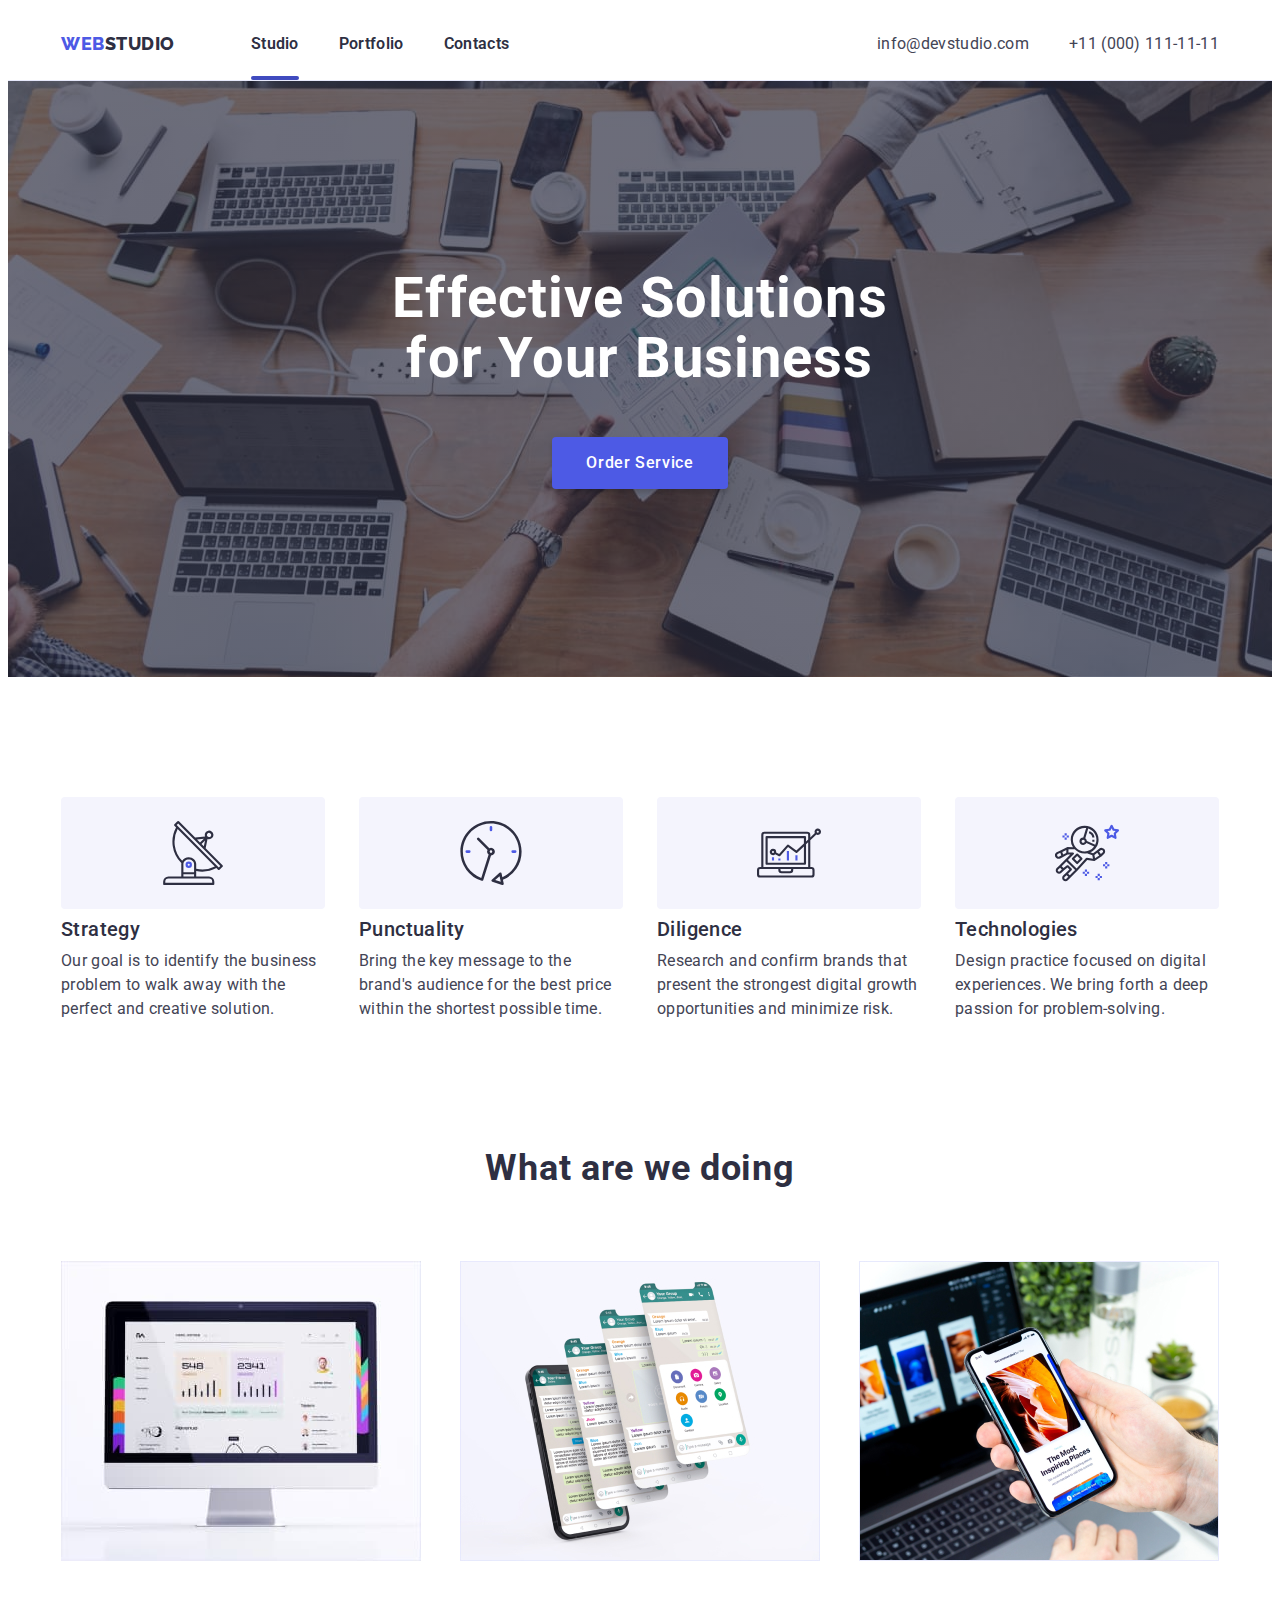
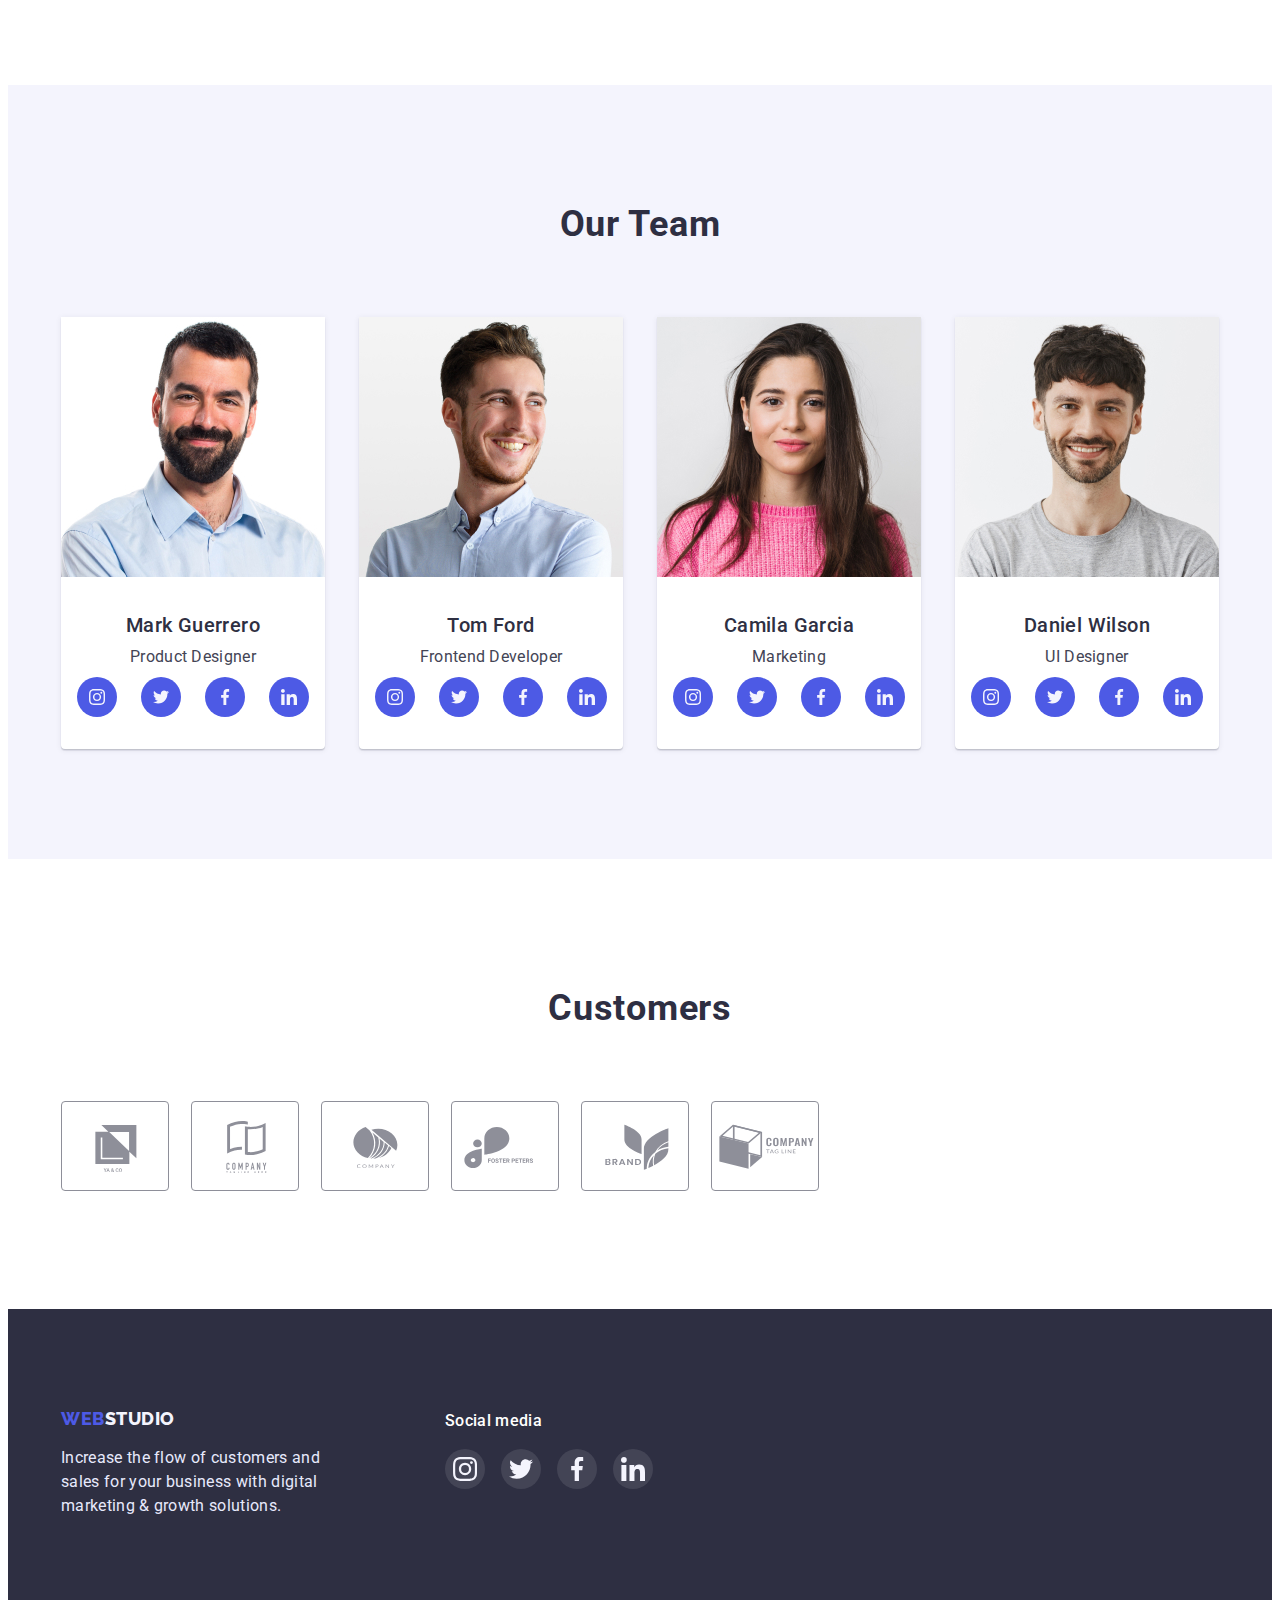
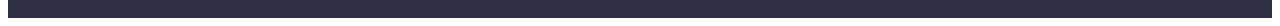
==== index.html @ 74146f87 "add file" ====
<!DOCTYPE html>
<html lang="en">

<head>
    <meta charset="UTF-8">
    <meta http-equiv="X-UA-Compatible" content="IE=edge">
    <meta name="viewport" content="width=device-width, initial-scale=1.0">
    <title>Document</title>
    <link rel="preconnect" href="https://fonts.googleapis.com">
    <link rel="preconnect" href="https://fonts.gstatic.com" crossorigin>
    <link href="https://fonts.googleapis.com/css2?family=Raleway:wght@800&family=Roboto:wght@400;500;700&display=swap"
        rel="stylesheet">
    <link rel="stylesheet" href="https://cdnjs.cloudflare.com/ajax/libs/modern-normalize/1.1.0/modern-normalize.min.css"
        integrity="sha512-wpPYUAdjBVSE4KJnH1VR1HeZfpl1ub8YT/NKx4PuQ5NmX2tKuGu6U/JRp5y+Y8XG2tV+wKQpNHVUX03MfMFn9Q=="
        crossorigin="anonymous" referrerpolicy="no-referrer" />
    <link rel="stylesheet" href="./css/styles.css">
</head>

<body>
    <!--header-->
    <header class="header">
        <div class="container">
            <nav class="header-navigation">
                <a class="logo link" href="./index.html"> <span class="web">WEB</span>STUDIO</a>
                <ul class="header-list list">
                    <li class="header-item text"><a class="header-link link current" href="./index.html">Studio</a></li>
                    <li class="header-item text"><a class="header-link link" href="./portfolio.html">Portfolio</a></li>
                    <li class="header-item text"><a class="header-link link" href="">Contacts</a></li>
                </ul>
            </nav>
            <ul class="header-list list">
                <li><a class="header-mail link text" href="">info@devstudio.com</a></li>
                <li><a class="header-tel link text" href="">+11 (000) 111-11-11</a></li>
            </ul>
        </div>
    </header>
    <main>
        <!--hero-->
        <section class="hero-index">
            <div class="container">
                <h1 class="hero-main">Effective Solutions for Your Business</h1>
                <button class="hero-index-btn" type="button" data-modal-open>Order Service</button>
            </div>
        </section>
        <!--Our goal-->
        <section class="our-goal">
            <div class="container">
                <h2 class="visually-hidden">Our goal</h2>
                <ul class="hero-list list">
                    <li class="hero-item-index">
                        <div class="our-icon">
                            <svg class="our-goal-icon" width="64" height="64">
                            <use xlink:href="./images/icons.svg#icon-antenna"></use>
                            </svg>
                        </div>
                        <h3 class="hero-headline-index">Strategy</h3>
                        <p class="hero-text-index">Our goal is to identify the business
                            problem to walk away with the perfect and creative solution.</p>
                    </li>
                    <li class="hero-item-index">
                        <div class="our-icon">
                            <svg class="our-goal-icon" width="64" height="64">
                            <use xlink:href="./images/icons.svg#icon-clock"></use>
                            </svg>
                        </div>
                        <h3 class="hero-headline-index">Punctuality</h3>
                        <p class="hero-text-index">Bring the key message to the brand's audience for the best
                            price within the shortest possible time.</p>
                    </li>
                    <li class="hero-item-index">
                        <div class="our-icon">
                            <svg class="our-goal-icon" width="64" height="64">
                            <use xlink:href="./images/icons.svg#icon-diagram"></use>
                            </svg>
                        </div>
                        <h3 class="hero-headline-index">Diligence</h3>
                        <p class="hero-text-index">Research and confirm brands that present the strongest
                            digital growth opportunities and minimize risk.</p>
                    </li>
                    <li class="hero-item-index">
                        <div class="our-icon">
                            <svg class="our-goal-icon" width="64" height="64">
                            <use xlink:href="./images/icons.svg#icon-astronaut"></use>
                            </svg>
                        </div>
                        <h3 class="hero-headline-index">Technologies</h3>
                        <p class="hero-text-index">Design practice focused on digital experiences.
                            We bring forth a deep passion for problem-solving.</p>
                    </li>
                </ul>
            </div>
        </section>
        <!--What are we doing-->
        <section class="what-index">
            <div class="container">
                <h2 class="what-title-index">What are we doing</h2>
                <ul class="hero-list list">
                    <li>
                        <img src="./images/Rectangle71.jpg" alt="monitor" width="360">
                    </li>
                    <li>
                        <img src="./images/Rectangle72.jpg" alt="phone" width="360">
                    </li>
                    <li>
                        <img src="./images/Rectangle73.jpg" alt="notebook" width="360">
                    </li>
                </ul>
            </div>
        </section>
        <!--Our Team-->
        <section class="our-team">
            <div class="container">
                <h2 class="our-team-title">Our Team</h2>
                <ul class="hero-list list">
                    <li class="out-team-item">
                        <img src="./images/img.jpg" alt="mark" width="264">
                        <div class="our-team-name">
                            <h3 class="hero-headline-index">Mark Guerrero</h3>
                            <p class="hero-text-index">Product Designer</p>
                            <ul class="our-soc-list list">
                                <li class="our-soc-item"><a href="" class="our-soc-link link">
                                        <svg class="our-soc-icon" width="16" height="16">
                                        <use xlink:href="./images/icons.svg#icon-instagram"></use>
                                        </svg>
                                    </a></li>
                                <li class="our-soc-item"><a href="" class="our-soc-link link">
                                    <svg class="our-soc-icon" width="16" height="16">
                                    <use xlink:href="./images/icons.svg#icon-twitter"></use>
                                    </svg>
                                </a></li>
                                <li class="our-soc-item"><a href="" class="our-soc-link link">
                                    <svg class="our-soc-icon" width="16" height="16">
                                    <use xlink:href="./images/icons.svg#icon-facebook"></use>
                                    </svg>
                                </a></li>
                                <li class="our-soc-item"><a href="" class="our-soc-link link">
                                    <svg class="our-soc-icon" width="16" height="16">
                                    <use xlink:href="./images/icons.svg#icon-linkedin"></use>
                                    </svg>
                                </a></li>
                            </ul>
                        </div>
                    </li>
                    <li class="out-team-item">
                        <img src="./images/img(1).jpg" alt="tom" width="264">
                        <div class="our-team-name">
                            <h3 class="hero-headline-index">Tom Ford</h3>
                            <p class="hero-text-index">Frontend Developer</p>
                            <ul class="our-soc-list list">
                                <li class="our-soc-item"><a href="" class="our-soc-link link">
                                        <svg class="our-soc-icon" width="16" height="16">
                                            <use xlink:href="./images/icons.svg#icon-instagram"></use>
                                        </svg>
                                    </a></li>
                                <li class="our-soc-item"><a href="" class="our-soc-link link">
                                        <svg class="our-soc-icon" width="16" height="16">
                                            <use xlink:href="./images/icons.svg#icon-twitter"></use>
                                        </svg>
                                    </a></li>
                                <li class="our-soc-item"><a href="" class="our-soc-link link">
                                        <svg class="our-soc-icon" width="16" height="16">
                                            <use xlink:href="./images/icons.svg#icon-facebook"></use>
                                        </svg>
                                    </a></li>
                                <li class="our-soc-item"><a href="" class="our-soc-link link">
                                        <svg class="our-soc-icon" width="16" height="16">
                                            <use xlink:href="./images/icons.svg#icon-linkedin"></use>
                                        </svg>
                                    </a></li>
                            </ul>
                        </div>
                    </li>
                    <li class="out-team-item">
                        <img src="./images/img(2).jpg" alt="camila" width="264">
                        <div class="our-team-name">
                            <h3 class="hero-headline-index">Camila Garcia</h3>
                            <p class="hero-text-index">Marketing</p>
                            <ul class="our-soc-list list">
                                <li class="our-soc-item"><a href="" class="our-soc-link link">
                                        <svg class="our-soc-icon" width="16" height="16">
                                            <use xlink:href="./images/icons.svg#icon-instagram"></use>
                                        </svg>
                                    </a></li>
                                <li class="our-soc-item"><a href="" class="our-soc-link link">
                                        <svg class="our-soc-icon" width="16" height="16">
                                            <use xlink:href="./images/icons.svg#icon-twitter"></use>
                                        </svg>
                                    </a></li>
                                <li class="our-soc-item"><a href="" class="our-soc-link link">
                                        <svg class="our-soc-icon" width="16" height="16">
                                            <use xlink:href="./images/icons.svg#icon-facebook"></use>
                                        </svg>
                                    </a></li>
                                <li class="our-soc-item"><a href="" class="our-soc-link link">
                                        <svg class="our-soc-icon" width="16" height="16">
                                            <use xlink:href="./images/icons.svg#icon-linkedin"></use>
                                        </svg>
                                    </a></li>
                            </ul>
                        </div>
                    </li>
                    <li class="out-team-item">
                        <img src="./images/img(3).jpg" alt="daniel" width="264">
                        <div class="our-team-name">
                            <h3 class="hero-headline-index">Daniel Wilson</h3>
                            <p class="hero-text-index">UI Designer</p>
                            <ul class="our-soc-list list">
                                <li class="our-soc-item"><a href="" class="our-soc-link link">
                                        <svg class="our-soc-icon" width="16" height="16">
                                            <use xlink:href="./images/icons.svg#icon-instagram"></use>
                                        </svg>
                                    </a></li>
                                <li class="our-soc-item"><a href="" class="our-soc-link link">
                                        <svg class="our-soc-icon" width="16" height="16">
                                            <use xlink:href="./images/icons.svg#icon-twitter"></use>
                                        </svg>
                                    </a></li>
                                <li class="our-soc-item"><a href="" class="our-soc-link link">
                                        <svg class="our-soc-icon" width="16" height="16">
                                            <use xlink:href="./images/icons.svg#icon-facebook"></use>
                                        </svg>
                                    </a></li>
                                <li class="our-soc-item"><a href="" class="our-soc-link link">
                                        <svg class="our-soc-icon" width="16" height="16">
                                            <use xlink:href="./images/icons.svg#icon-linkedin"></use>
                                        </svg>
                                    </a></li>
                            </ul>
                        </div>
                    </li>
                </ul>

            </div>
        </section>
        <!--Customers-->
        <section class="customers">
            <div class="container">
                <h2 class="customers-title">Customers</h2>
            <ul class="customers-list list">
                <li class="customers-item">
                    <a href="" class="customers-link link">
                        <svg class="customers-icon" width="104" height="56">
                        <use xlink:href="./images/icons.svg#icon-ya"></use>
                        </svg>
                    </a>
                </li>
                <li class="customers-item">
                    <a href="" class="customers-link link">
                        <svg class="customers-icon" width="104" height="56">
                        <use xlink:href="./images/icons.svg#icon-tagline"></use>
                        </svg>
                    </a>
                </li>
                <li class="customers-item">
                    <a href="" class="customers-link link">
                        <svg class="customers-icon" width="104" height="56">
                        <use xlink:href="./images/icons.svg#icon-company"></use>
                        </svg>
                    </a>
                </li>
                <li class="customers-item">
                    <a href="" class="customers-link link">
                        <svg class="customers-icon" width="104" height="56">
                        <use xlink:href="./images/icons.svg#icon-foster"></use>
                        </svg>
                    </a>
                </li>
                <li class="customers-item">
                    <a href="" class="customers-link link">
                        <svg class="customers-icon" width="104" height="56">
                        <use xlink:href="./images/icons.svg#icon-brand"></use>
                        </svg>
                    </a>
                </li>
                <li class="customers-item">
                    <a href="" class="customers-link link">
                        <svg class="customers-icon" width="104" height="56">
                        <use xlink:href="./images/icons.svg#icon-tag-line"></use>
                        </svg>
                    </a>
                </li>
            </ul>
            </div >
        </section>
    </main>
    <!--footer-->
    <footer class="footer">
        <div class="container flex">
            <div class="footer-left">
                <a class="footer-logo link" href="./index.html"> <span class="web">WEB</span>STUDIO</a>
                <p class="footer-text">Increase the flow of customers and sales for your
                    business with digital marketing &#38; growth solutions.</p>
            </div>
            <div class="social">
                <p class="social-text">Social media</p>
                <ul class="social-list list">
                <li class="social-item"><a class="social-link link" href="">
                        <svg class="social-icon" width="24" height="24">
                            <use xlink:href="./images/icons.svg#icon-instagram"></use>
                        </svg>
                    </a></li>
                <li class="social-item"><a class="social-link link" href="">
                        <svg class="social-icon" width="24" height="24">
                            <use xlink:href="./images/icons.svg#icon-twitter"></use>
                        </svg>
                    </a></li>
                <li class="social-item"><a class="social-link link" href="">
                        <svg class="social-icon" width="24" height="24">
                            <use xlink:href="./images/icons.svg#icon-facebook"></use>
                        </svg>
                    </a></li>
                <li class="social-item"><a class="social-link link" href="">
                        <svg class="social-icon" width="24" height="24">
                            <use xlink:href="./images/icons.svg#icon-linkedin"></use>
                        </svg>
                    </a></li>
                </ul>
            </div>
        </div>
    </footer>
    <div class="backdrop is-hidden" data-modal>
        <div class="modal">
            <button type="button" class="modal-close" data-modal-close>
                <svg class="close" width="8" height="8">
                <use xlink:href="./images/icons.svg#icon-close"></use>
                </svg>
            </button>
        </div>
    </div>
<script src="./js/modal.js"></script>
</body>

</html>
---- css/styles.css ----
:root {
--primary-color: #2E2F42;
--secondary-color: #434455;
--primary-btn: #4D5AE5;
--secondary-btn: #FFFFFF;
--cub: cubic-bezier(0.4, 0, 0.2, 1);
}

.list{list-style: none;}
.link{text-decoration: none;}

.container {
width: 1158px;
padding-left: 15px;
padding-right: 15px;
margin: 0 auto;
}

p,
h1,
h2,
h3,
h4,
h5,
h6 {
margin: 0;
}

ul {
margin: 0;
padding-left: 0;
}

.visually-hidden {
position: absolute;
width: 1px;
height: 1px;
margin: -1px;
border: 0;
padding: 0;

white-space: nowrap;
clip-path: inset(100%);
clip: rect(0 0 0 0);
overflow: hidden;
}

body {
font-family: "roboto", sans-serif;
color: var(--primary-color);
}

/* -----header----- */
.text{
font-size: 16px;
line-height: 1.5;
letter-spacing: 0.02em;
}
.header-list{
display: flex;
margin-left: auto;
gap: 40px;
}

.header {
background-color: #FFFFFF;
padding-top: 24px;
padding-bottom: 24px;
border-bottom: 1px solid #E7E9FC;
}

.header>.container{display: flex;}

.logo{
font-family: 'Raleway', sans-serif;
font-weight: 800;
font-size: 18px;
line-height: 1.33;
letter-spacing: 0.03em;
color: #2E2F42;
margin-right: 76px;
}

.web{color: var(--primary-btn);}

.header-link {
font-weight: 600;
color: var(--primary-color);
transition: color 250ms var(--cub);
}

.header-link:hover,
.header-link:focus{
color: var(--primary-btn);
}

.header-mail {
color: var(--secondary-color);
transition: color 250ms var(--cub);
}
.header-tel {
color: var(--secondary-color);
transition: color 250ms var(--cub);
}

.header-mail:hover,
.header-mail:focus {
color: var(--primary-btn);
}
.header-tel:hover,
.header-tel:focus {
color: var(--primary-btn);
}

.header-navigation
{display: flex;}


.header-item{
    position: relative;
}


.header-list .header-link.current::after{
    position: absolute;
    left: 0;
    bottom: -24px;
    content: "";    
    display: block;
    width: 100%;
    height: 4px;
    background-color: #404BBF;
    border-radius: 2px;

}

/* ------hero----- */ 
.hero{
padding-top: 96px;
padding-bottom: 120px;
}

.port{
    position: relative;
    overflow: hidden;
}

.overlay {
    position: absolute;
    left: 0;
    top:100%;
    width: 100%;
    height: 100%;
    background-color: var(--primary-btn);
    transition-duration: 250ms;

}

.overlay-text{
    padding: 40px 32px;
    font-weight: 400;
font-size: 16px;
line-height: 1.5;
letter-spacing: 0.02em;
color: #F4F4FD;
}

.hero-item:hover .overlay{
    transform: translateY(-100%);
}


.hero-index{
max-width: 1440px;
margin: auto;
padding-top: 188px;
padding-bottom: 188px;
background-image: linear-gradient(
    rgba(46, 47, 66, 0.7),
    rgba(46, 47, 66, 0.7)),
url(../images/hero-bg-index.jpg);
background-repeat: no-repeat;
background-position: center;

}


.hero-title {
font-size: 36px;
line-height: 1.11;
letter-spacing: 0.02em;
color: var(--primary-color);
}

.hero-list{
display: flex;
justify-content: space-between;
gap: 24px;
}

.hero-icon{
display: flex;
justify-content: space-between;
gap: 24px;
}


.hero-item-index{
width: 264px;
}

.hero-item {
transition: box-shadow 250ms var(--cub);
}

.hero-item:hover,
.hero-item:focus{
box-shadow: 
0px 1px 6px rgba(46, 47, 66, 0.08),
0px 1px 1px rgba(46, 47, 66, 0.16), 
0px 2px 1px rgba(46, 47, 66, 0.08);
}

.hero-list-port
{display: flex;
gap: 24px;
flex-wrap: wrap;
justify-content: center;
row-gap: 48px;
margin-bottom: 72px;
}

.card{
padding: 32px 16px;
border: 1px solid #E7E9FC;
border-top: none;
}

.hero-text {
margin-top: 8px;
}

.hero-main {
font-weight: 700;
font-size: 56px;
line-height: 1.07;
letter-spacing: 0.02em;
color: #FFFFFF;
text-align: center;
width: 496px;
margin: auto;
}

.hero-btn {
font-family: inherit;
font-weight: 500;
font-size: 16px;
line-height: 1.5;
letter-spacing: 0.04em;
color: var(--primary-btn);
cursor: pointer;
background-color: #F4F4FD;
border-radius: 4px;
border: 1px solid #E7E9FC;
padding: 12px 24px;
transition: 
background-color 250ms var(--cub),
box-shadow 250ms var(--cub),
color 250ms var(--cub);
}

.hero-index-btn{
font-family: inherit;
font-weight: 500;
font-size: 16px;
line-height: 1.5;
letter-spacing: 0.04em;
color:var(--secondary-btn);
cursor: pointer;
background-color:var(--primary-btn);
box-shadow: 0px 4px 4px rgba(0, 0, 0, 0.15);
border-radius: 4px;
padding: 12px 32px;
margin: auto;
display: block;
margin-top: 48px;
border-color: transparent;
transition: 
background-color 250ms var(--cub),
box-shadow 250ms var(--cub);
}

.hero-index-btn:hover,
.hero-index-btn:focus {
box-shadow: 
0px 1px 6px rgba(46, 47, 66, 0.08), 
0px 1px 1px rgba(46, 47, 66, 0.16), 
0px 2px 1px rgba(46, 47, 66, 0.08); 
background-color: #404BBF;
}

.hero-btn:hover,
.hero-btn:focus {
color: #FFFFFF;
background-color: var(--primary-btn);
box-shadow: 
0px 3px 1px rgba(0, 0, 0, 0.1),
0px 2px 1px rgba(0, 0, 0, 0.08),
0px 2px 2px rgba(0, 0, 0, 0.12);
}

.hero-headline {
font-size: 20px;
line-height: 1.2;
letter-spacing: 0.02em;
color: var(--primary-color);
}

.hero-headline-index{
font-weight: 500;
font-size: 20px;
line-height: 1.2;
letter-spacing: 0.02em;
margin-bottom: 8px;

}
.hero-text {
font-size: 16px;
line-height: 1.5;
letter-spacing: 0.02em;
color: var(--secondary-color);
}

.hero-text-index{
font-size: 16px;
line-height: 1.5;
letter-spacing: 0.02em;
color: var(--secondary-color);
margin-bottom: 8px;
}

/* -----Our goal------ */

.our-goal{
display: flex;
justify-content: space-between;
padding-top: 120px;
padding-bottom: 120px;
margin: 0 auto;
}

.our-goal-icon{}

.our-icon {
width: 264px;
height: 112px;
display: flex;
align-items: center;
justify-content: center;
background-color: #F4F4FD;
border-radius: 4px;
margin-bottom: 8px;
}

/* -----What-index----- */

.what-title-index{
margin-bottom: 72px;
text-align: center;
font-size: 36px;
line-height: 1.11;
letter-spacing: 0.02em;
}

.what-index {
padding-bottom: 120px;
}

/* -----our-team----- */
.our-team {
padding-top: 120px;
padding-bottom: 110px;
background-color:  #F4F4FD;
}
.our-team-title{
text-align: center;
margin-bottom: 72px;
font-size: 36px;
line-height: 1.11;
letter-spacing: 0.02em;
}

.our-team-name{
text-align: center;
padding: 32px 16px;
}

.out-team-item{
background: #FFFFFF;
box-shadow: 
0px 1px 6px rgba(46, 47, 66, 0.08), 
0px 1px 1px rgba(46, 47, 66, 0.16), 
0px 2px 1px rgba(46, 47, 66, 0.08);
border-radius: 0px 0px 4px 4px;
}

.our-soc-list{
display: flex;
justify-content: center;
gap: 24px;
}
.our-soc-item {
width: 40px;
height: 40px;
}
.our-soc-link {
width: 100%;
height: 100%;
background-color: var(--primary-btn);
border-radius: 50%;
display: flex;
align-items: center;
justify-content: center;
transition: 
background-color 250ms var(--cub);
}

.our-soc-link:hover,
.our-soc-link:focus {
background-color: #404BBF;
}

/* -----customers----- */

.customers {
padding-top: 130px;
padding-bottom: 120px;
}

.customers-title {
text-align: center;
margin-bottom: 72px;
font-size: 36px;
line-height: 1.11;
letter-spacing: 0.02em;
}

.customers-list{
display: flex;
gap: 24px;
}

.customers-item{
width: calc((100%-120px)/6);
height: 88px;
}

.customers-link{
width: 100%;
height: 100%;
border: 1px solid #8E8F99;
border-radius: 4px;
display: flex;
align-items: center;
justify-content: center;
transition: 
border-color 250ms var(--cub),
}

.customers-icon{
fill: #8e8f99;
transition: fill 250ms var(--cub);
}

.customers-link:hover,
.customers-link:focus {
border-color:var(--primary-btn);
}

.customers-link:hover .customers-icon{
fill:var(--primary-btn);
}
.customers-link:focus .customers-icon{
fill:var(--primary-btn);
}

/* -----footer----- */

.footer {
padding-top: 100px;
padding-bottom: 100px;
background-color:#2E2F42;
}

.flex {
    display: flex;
}

.footer-logo {
font-family: 'Raleway';
font-weight: 800;
font-size: 18px;
line-height: 1.16;
letter-spacing: 0.03em;
text-transform: uppercase;
color: #F4F4FD;
display: block;
margin-bottom: 16px;
}


.footer-text {
font-size: 16px;
line-height: 1.5;
letter-spacing: 0.02em;
color: #E7E9FC;
width: 264px;
}

.social {
margin-left: 120px;
}
.social-text {
font-weight: 500;
font-size: 16px;
line-height: 1.5;
letter-spacing: 0.02em;
color: #FFFFFF;
margin-bottom: 16px;
}
.social-list {
display: flex;
gap: 16px;
}

.social-item {
width: 40px;
height: 40px;

}
.social-link {
width: 100%;
height: 100%;
background-color: rgba(255, 255, 255, 0.1);
border-radius: 50%;
display: flex;
align-items: center;
justify-content: center;
transition: 
background-color 250ms var(--cub);
}

.social-link:hover,
.social-link:focus {
background-color: #31D0AA;
}

/* -----modal----- */

.backdrop{
    position: fixed;
    top: 0;
    width: 100%;
    height: 100%;
    background-color:rgba(46, 47, 66, 0.4);
    transition: 
    opacity 250ms var(--cub), visibility 250ms var(--cub);
}

.modal {
    position: absolute;
    top: 50%;
    left: 50%;
    width: 408px;
    min-height: 576px;
    background-color: #FCFCFC;
    box-shadow: 
    0px 1px 1px rgba(0, 0, 0, 0.14),
    0px 1px 3px rgba(0, 0, 0, 0.12),
    0px 2px 1px rgba(0, 0, 0, 0.2);
    border-radius: 4px;
    transform: translate(-50%,-50%) scaleX(1);
    transition: transform 550ms var(--cub);
    }

.backdrop.is-hidden .modal{
    transform: translate(-50%,-50%) scaleX(0);
}

.modal-close {
    position: absolute;
    top: 24px;
    right: 24px;
    width: 24px;
    height: 24px;
    border-radius: 50%;
    background: #E7E9FC;
    border: 1px solid rgba(0, 0, 0, 0.1);
    padding: 0;
    margin: 0;
    display: flex;
    justify-content: center;
    align-items: center;
}

.is-hidden{
    opacity: 0;
    visibility: hidden;
    pointer-events: none;
}
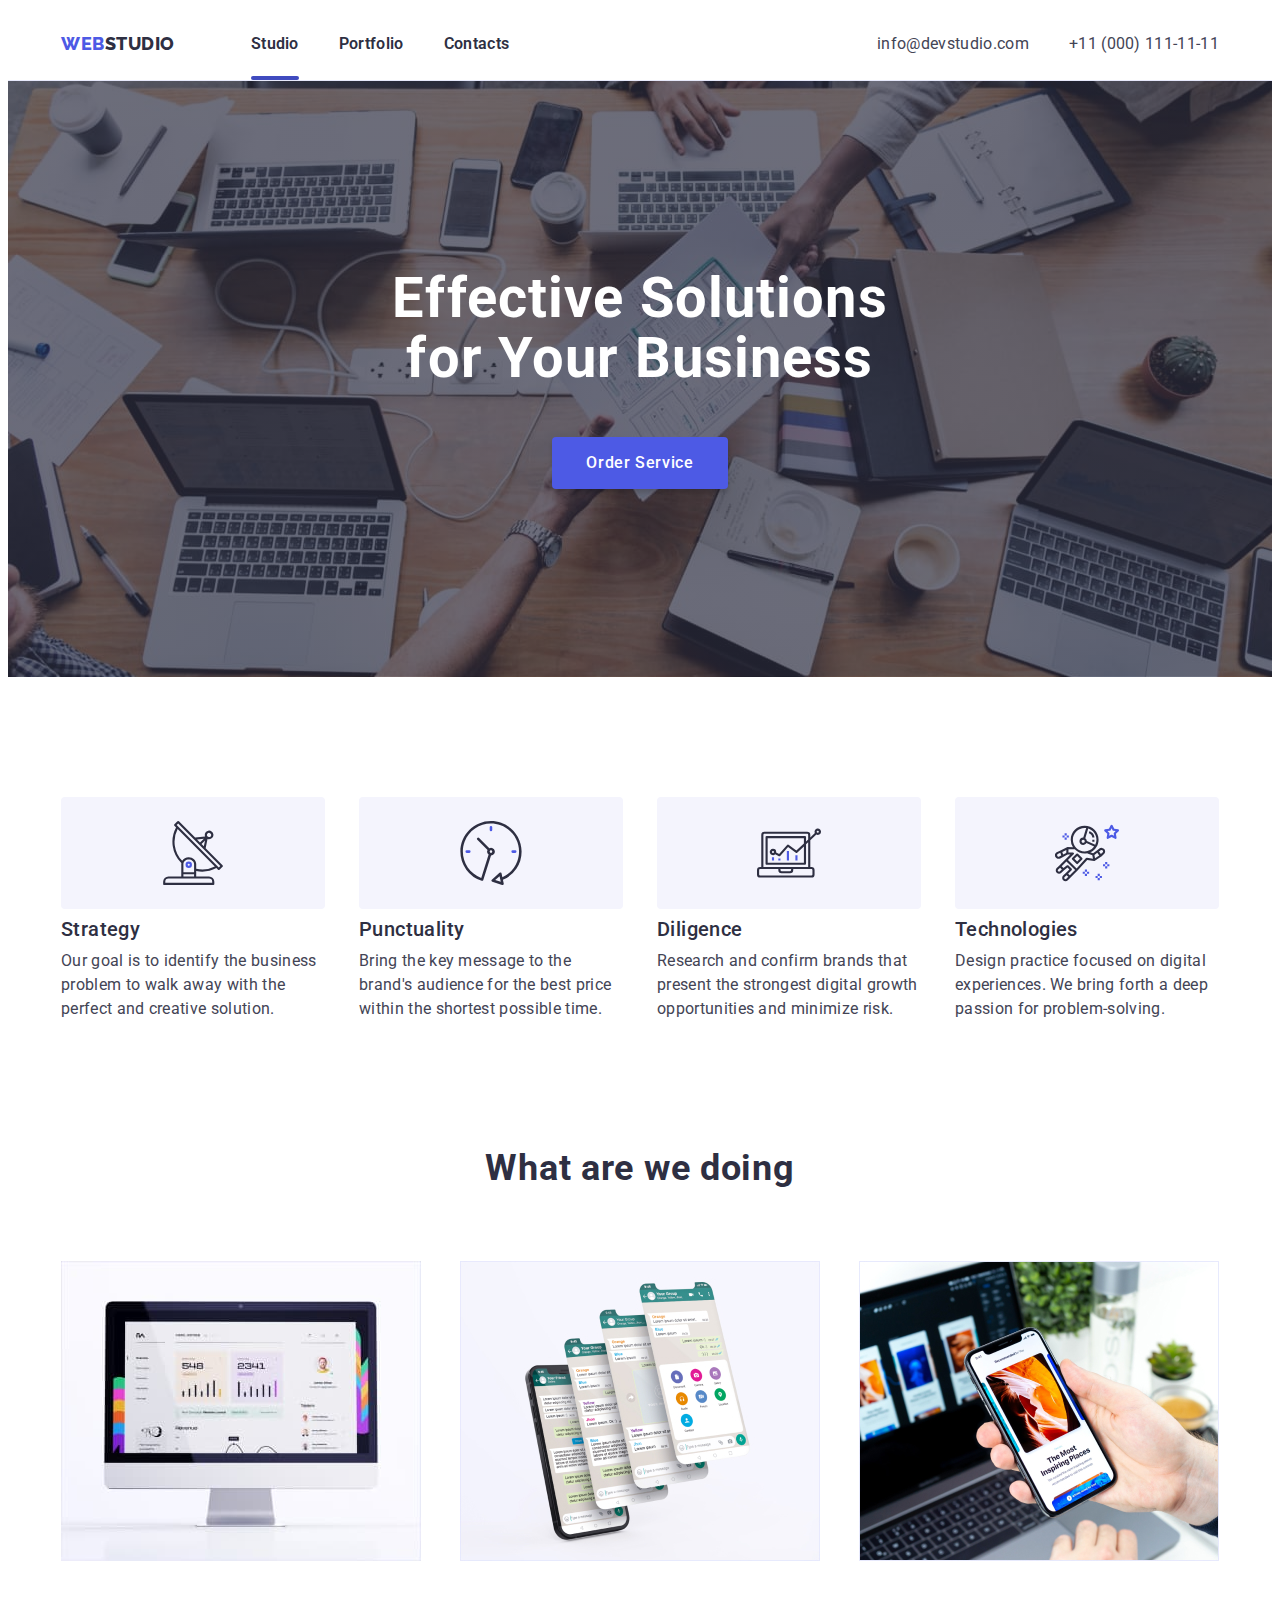
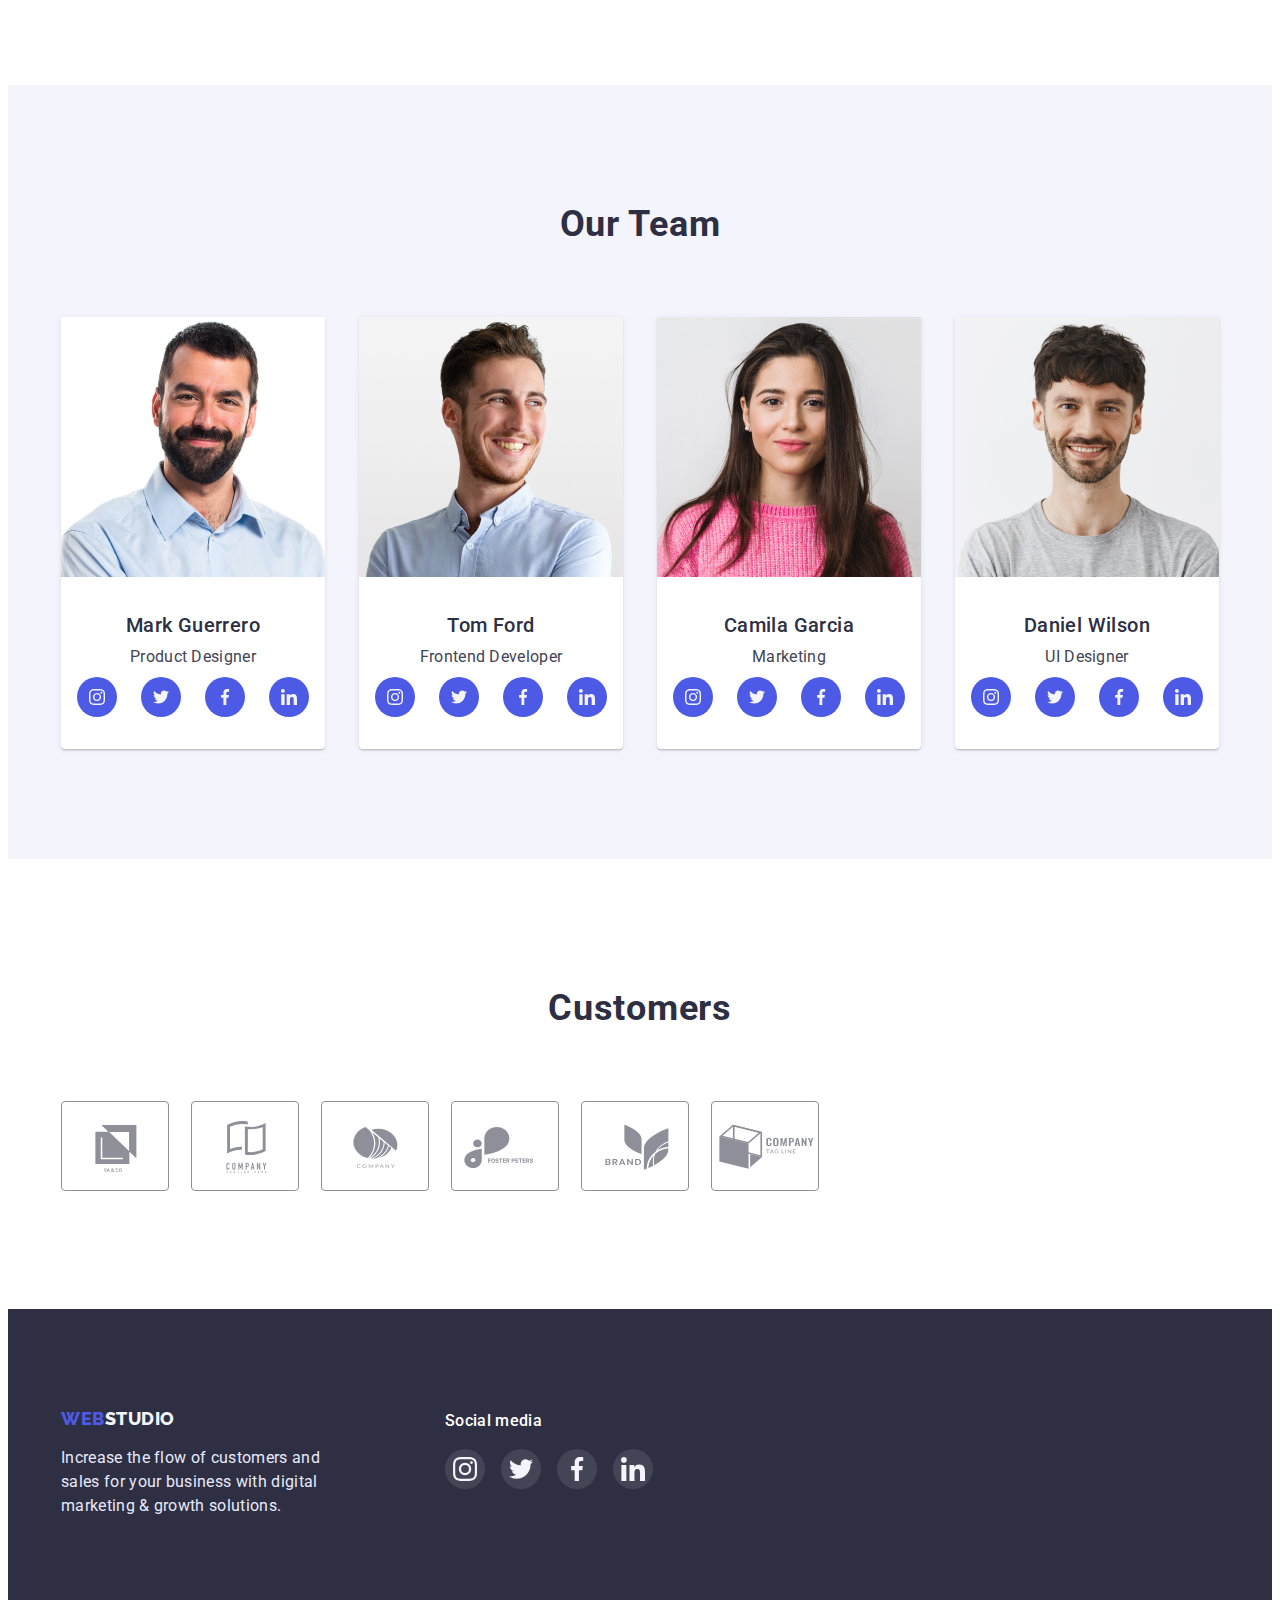
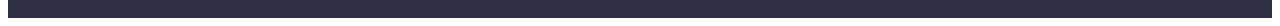
==== commit b43b4099: "абв" ====
--- a/index.html
+++ b/index.html
@@ -325,6 +325,45 @@
                 <use xlink:href="./images/icons.svg#icon-close"></use>
                 </svg>
             </button>
+            <p class="modal-title">Leave your contacts and we will call you back</p>
+            <form class="modal-form">
+            <div class="form-name">
+                <label for="name" class="modal-label">Name</label>
+                <div class="form-field">
+                    <input type="text" class="modal-input" name="name" required id="name">
+                    <svg class="form-icon" width="18" height="18">
+                    <use xlink:href="./images/icons.svg#person"></use>
+                    </svg>
+                </div>
+            </div>
+            <div class="form-tel">
+                <label for="tel" class="modal-label">Phone</label>
+                <div class="form-field">
+                    <input type="tel" class="modal-input" name="tel" required id="tel">
+                    <svg class="form-icon" width="18" height="24">
+                    <use xlink:href="./images/icons.svg#phone"></use>
+                    </svg>
+                </div>
+            </div>
+            <div class="form-email">
+                <label for="email" class="modal-label">Email</label>
+                <div class="form-field">
+                    <input type="email" class="modal-input" name="email" id="email">
+                    <svg class="form-icon" width="18" height="24">
+                    <use xlink:href="./images/icons.svg#email"></use>
+                    </svg>
+                </div>
+            </div>
+            <div class="form-field">
+                <label for="user-text" class="modal-label">Comment</label>
+                    <textarea name="user-text" id="user-text" class="modal-comment" placeholder="Text input"></textarea>
+            </div>
+            <div class="form-field">
+                <label for="privasy" class="modal-label">Comment</label>
+                <input type="checkbox" name="privasy" id="privasy" value="thrye">
+            </div>
+                <button type="submit" class="btn-submit">Send</button>
+            </form>
         </div>
     </div>
 <script src="./js/modal.js"></script>
--- a/css/styles.css
+++ b/css/styles.css
@@ -573,6 +573,7 @@
     left: 50%;
     width: 408px;
     min-height: 576px;
+    padding: 24px;
     background-color: #FCFCFC;
     box-shadow: 
     0px 1px 1px rgba(0, 0, 0, 0.14),
@@ -580,7 +581,7 @@
     0px 2px 1px rgba(0, 0, 0, 0.2);
     border-radius: 4px;
     transform: translate(-50%,-50%) scaleX(1);
-    transition: transform 550ms var(--cub);
+    transition: transform 250ms var(--cub);
     }
 
 .backdrop.is-hidden .modal{
@@ -588,9 +589,6 @@
 }
 
 .modal-close {
-    position: absolute;
-    top: 24px;
-    right: 24px;
     width: 24px;
     height: 24px;
     border-radius: 50%;
@@ -601,6 +599,15 @@
     display: flex;
     justify-content: center;
     align-items: center;
+    margin-left: auto;
+    margin-bottom: 24px;
+    transition: background, fill 2000ms var(--cub);
+}
+
+.modal-close:hover,
+.modal-close:focus {
+background-color:#404BBF;
+fill: #FFFFFF;
 }
 
 .is-hidden{
@@ -608,3 +615,86 @@
     visibility: hidden;
     pointer-events: none;
 }
+
+.modal-title{
+font-weight: 500;
+font-size: 16px;
+line-height: 1.5;
+text-align: center;
+letter-spacing: 0.02em;
+color: var(--primary-color);
+margin-bottom: 14px;
+}
+
+.modal-input {
+    width: 100%;
+    height: 40px;
+    border: 1px solid rgba(33, 33, 33, 0.2);
+    border-radius: 4px;
+    background-color: transparent;
+    font-size: 18px;
+    padding-left: 38px;
+    outline: none;
+}
+
+.modal-input:focus{
+border-color: var(--primary-btn);
+}
+
+.modal-input:focus + .form-icon{
+fill: var(--primary-btn);
+}
+
+.modal-label{
+font-size: 12px;
+line-height: 1.33;
+letter-spacing: 0.04em;
+color: #8E8F99;
+margin-bottom:4px;
+display: block;
+}
+
+.btn-submit {
+width: 169px;
+height: 56px;
+padding: 16px 32px;
+color: #FFFFFF;
+background-color: var(--primary-btn);
+box-shadow: 0px 4px 4px rgba(0, 0, 0, 0.15);
+border-radius: 4px;
+border: none;
+}
+
+.form-icon {
+position: absolute;
+top: 50%;
+transform: translateY(-50%);
+left: 16px;
+}
+
+.form-field{
+position: relative;
+margin-bottom: 8px;
+}
+
+.modal-comment {
+width: 100%;
+height: 120px;
+border: 1px solid rgba(33, 33, 33, 0.2);
+border-radius: 4px;
+outline: none;
+background-color: transparent;
+padding: 8px 16px;
+resize: none;
+}
+
+.modal-comment::placeholder{
+font-size: 12px;
+line-height: 1.33;
+letter-spacing: 0.04em;
+color: rgba(117, 117, 117, 0.5);
+}
+
+.modal-comment:focus{
+border-color: var(--primary-btn);
+}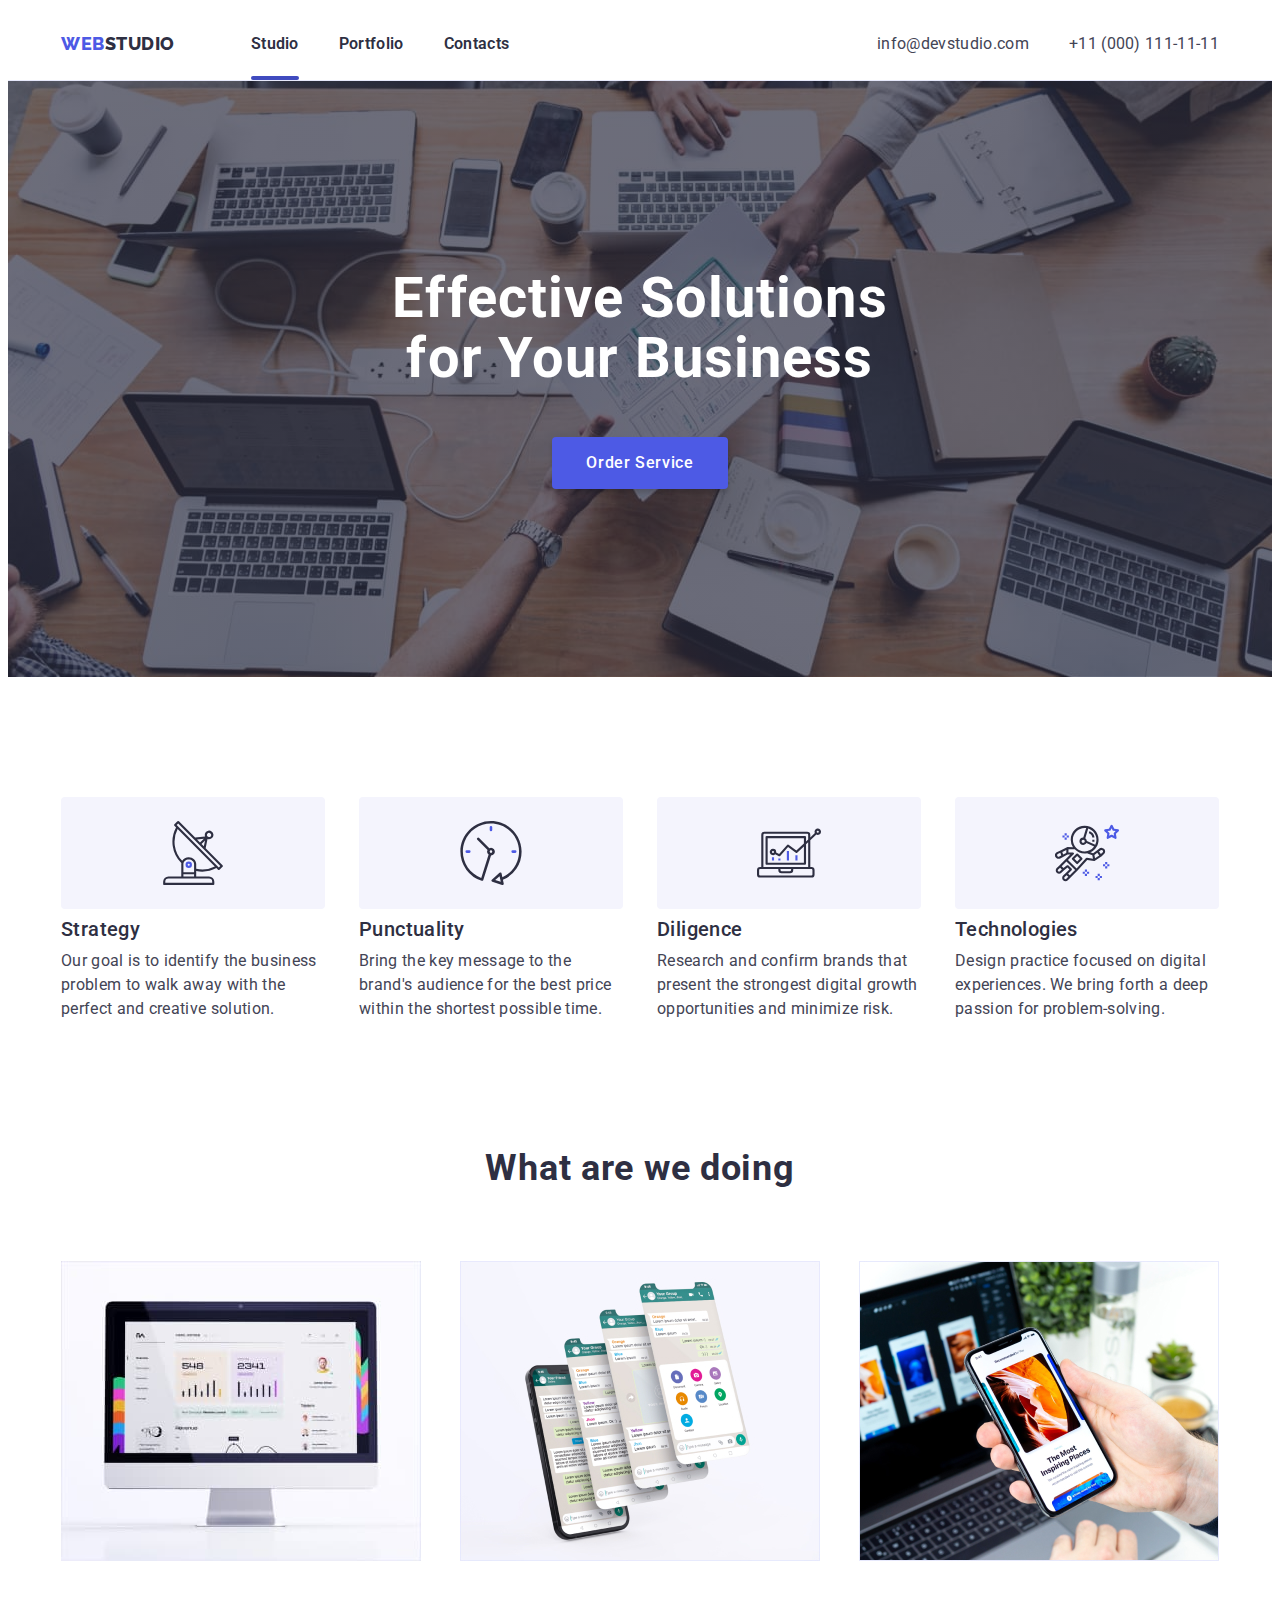
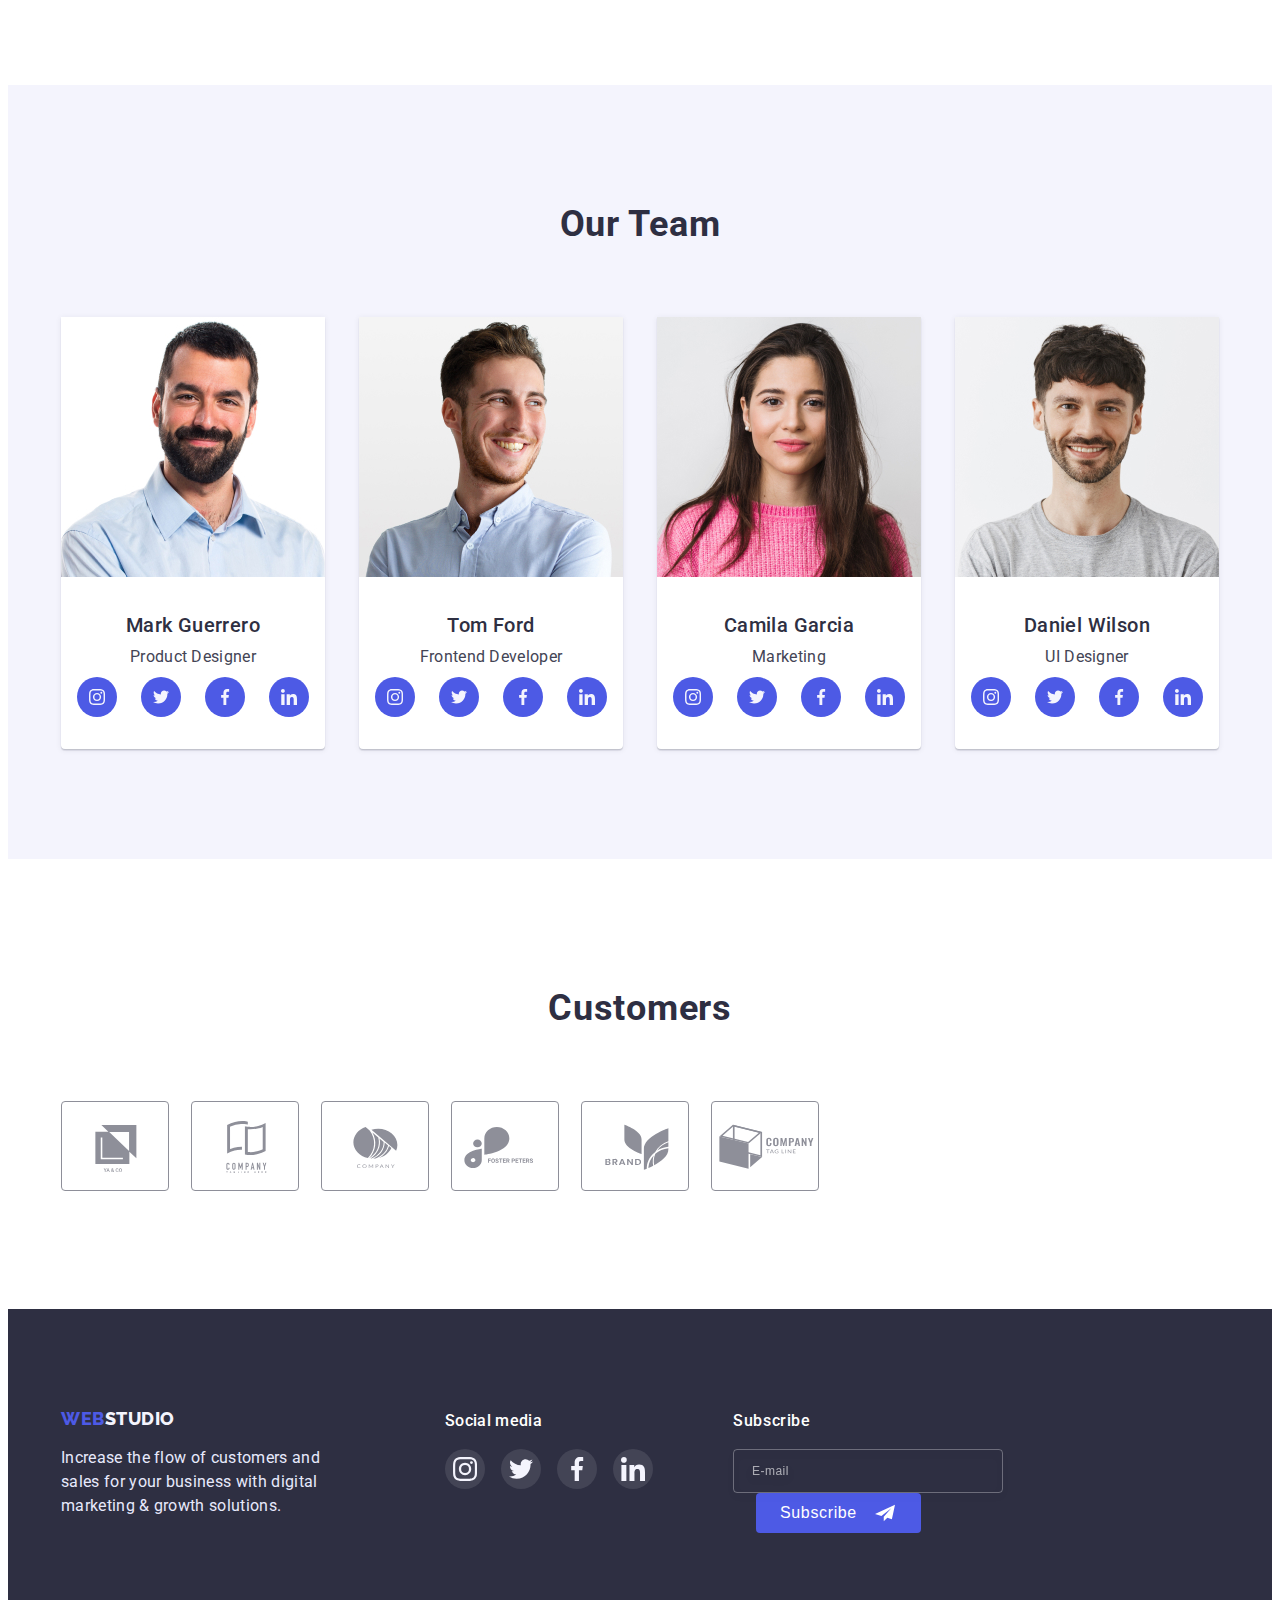
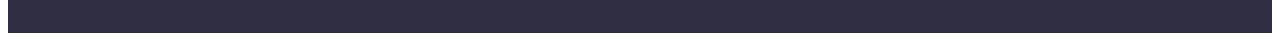
==== commit 6252d930: "add footer" ====
--- a/index.html
+++ b/index.html
@@ -50,7 +50,7 @@
                     <li class="hero-item-index">
                         <div class="our-icon">
                             <svg class="our-goal-icon" width="64" height="64">
-                            <use xlink:href="./images/icons.svg#icon-antenna"></use>
+                                <use xlink:href="./images/icons.svg#icon-antenna"></use>
                             </svg>
                         </div>
                         <h3 class="hero-headline-index">Strategy</h3>
@@ -60,7 +60,7 @@
                     <li class="hero-item-index">
                         <div class="our-icon">
                             <svg class="our-goal-icon" width="64" height="64">
-                            <use xlink:href="./images/icons.svg#icon-clock"></use>
+                                <use xlink:href="./images/icons.svg#icon-clock"></use>
                             </svg>
                         </div>
                         <h3 class="hero-headline-index">Punctuality</h3>
@@ -70,7 +70,7 @@
                     <li class="hero-item-index">
                         <div class="our-icon">
                             <svg class="our-goal-icon" width="64" height="64">
-                            <use xlink:href="./images/icons.svg#icon-diagram"></use>
+                                <use xlink:href="./images/icons.svg#icon-diagram"></use>
                             </svg>
                         </div>
                         <h3 class="hero-headline-index">Diligence</h3>
@@ -80,7 +80,7 @@
                     <li class="hero-item-index">
                         <div class="our-icon">
                             <svg class="our-goal-icon" width="64" height="64">
-                            <use xlink:href="./images/icons.svg#icon-astronaut"></use>
+                                <use xlink:href="./images/icons.svg#icon-astronaut"></use>
                             </svg>
                         </div>
                         <h3 class="hero-headline-index">Technologies</h3>
@@ -120,24 +120,24 @@
                             <ul class="our-soc-list list">
                                 <li class="our-soc-item"><a href="" class="our-soc-link link">
                                         <svg class="our-soc-icon" width="16" height="16">
-                                        <use xlink:href="./images/icons.svg#icon-instagram"></use>
-                                        </svg>
-                                    </a></li>
-                                <li class="our-soc-item"><a href="" class="our-soc-link link">
-                                    <svg class="our-soc-icon" width="16" height="16">
-                                    <use xlink:href="./images/icons.svg#icon-twitter"></use>
-                                    </svg>
-                                </a></li>
-                                <li class="our-soc-item"><a href="" class="our-soc-link link">
-                                    <svg class="our-soc-icon" width="16" height="16">
-                                    <use xlink:href="./images/icons.svg#icon-facebook"></use>
-                                    </svg>
-                                </a></li>
-                                <li class="our-soc-item"><a href="" class="our-soc-link link">
-                                    <svg class="our-soc-icon" width="16" height="16">
-                                    <use xlink:href="./images/icons.svg#icon-linkedin"></use>
-                                    </svg>
-                                </a></li>
+                                            <use xlink:href="./images/icons.svg#icon-instagram"></use>
+                                        </svg>
+                                    </a></li>
+                                <li class="our-soc-item"><a href="" class="our-soc-link link">
+                                        <svg class="our-soc-icon" width="16" height="16">
+                                            <use xlink:href="./images/icons.svg#icon-twitter"></use>
+                                        </svg>
+                                    </a></li>
+                                <li class="our-soc-item"><a href="" class="our-soc-link link">
+                                        <svg class="our-soc-icon" width="16" height="16">
+                                            <use xlink:href="./images/icons.svg#icon-facebook"></use>
+                                        </svg>
+                                    </a></li>
+                                <li class="our-soc-item"><a href="" class="our-soc-link link">
+                                        <svg class="our-soc-icon" width="16" height="16">
+                                            <use xlink:href="./images/icons.svg#icon-linkedin"></use>
+                                        </svg>
+                                    </a></li>
                             </ul>
                         </div>
                     </li>
@@ -236,51 +236,51 @@
         <section class="customers">
             <div class="container">
                 <h2 class="customers-title">Customers</h2>
-            <ul class="customers-list list">
-                <li class="customers-item">
-                    <a href="" class="customers-link link">
-                        <svg class="customers-icon" width="104" height="56">
-                        <use xlink:href="./images/icons.svg#icon-ya"></use>
-                        </svg>
-                    </a>
-                </li>
-                <li class="customers-item">
-                    <a href="" class="customers-link link">
-                        <svg class="customers-icon" width="104" height="56">
-                        <use xlink:href="./images/icons.svg#icon-tagline"></use>
-                        </svg>
-                    </a>
-                </li>
-                <li class="customers-item">
-                    <a href="" class="customers-link link">
-                        <svg class="customers-icon" width="104" height="56">
-                        <use xlink:href="./images/icons.svg#icon-company"></use>
-                        </svg>
-                    </a>
-                </li>
-                <li class="customers-item">
-                    <a href="" class="customers-link link">
-                        <svg class="customers-icon" width="104" height="56">
-                        <use xlink:href="./images/icons.svg#icon-foster"></use>
-                        </svg>
-                    </a>
-                </li>
-                <li class="customers-item">
-                    <a href="" class="customers-link link">
-                        <svg class="customers-icon" width="104" height="56">
-                        <use xlink:href="./images/icons.svg#icon-brand"></use>
-                        </svg>
-                    </a>
-                </li>
-                <li class="customers-item">
-                    <a href="" class="customers-link link">
-                        <svg class="customers-icon" width="104" height="56">
-                        <use xlink:href="./images/icons.svg#icon-tag-line"></use>
-                        </svg>
-                    </a>
-                </li>
-            </ul>
-            </div >
+                <ul class="customers-list list">
+                    <li class="customers-item">
+                        <a href="" class="customers-link link">
+                            <svg class="customers-icon" width="104" height="56">
+                                <use xlink:href="./images/icons.svg#icon-ya"></use>
+                            </svg>
+                        </a>
+                    </li>
+                    <li class="customers-item">
+                        <a href="" class="customers-link link">
+                            <svg class="customers-icon" width="104" height="56">
+                                <use xlink:href="./images/icons.svg#icon-tagline"></use>
+                            </svg>
+                        </a>
+                    </li>
+                    <li class="customers-item">
+                        <a href="" class="customers-link link">
+                            <svg class="customers-icon" width="104" height="56">
+                                <use xlink:href="./images/icons.svg#icon-company"></use>
+                            </svg>
+                        </a>
+                    </li>
+                    <li class="customers-item">
+                        <a href="" class="customers-link link">
+                            <svg class="customers-icon" width="104" height="56">
+                                <use xlink:href="./images/icons.svg#icon-foster"></use>
+                            </svg>
+                        </a>
+                    </li>
+                    <li class="customers-item">
+                        <a href="" class="customers-link link">
+                            <svg class="customers-icon" width="104" height="56">
+                                <use xlink:href="./images/icons.svg#icon-brand"></use>
+                            </svg>
+                        </a>
+                    </li>
+                    <li class="customers-item">
+                        <a href="" class="customers-link link">
+                            <svg class="customers-icon" width="104" height="56">
+                                <use xlink:href="./images/icons.svg#icon-tag-line"></use>
+                            </svg>
+                        </a>
+                    </li>
+                </ul>
+            </div>
         </section>
     </main>
     <!--footer-->
@@ -294,79 +294,94 @@
             <div class="social">
                 <p class="social-text">Social media</p>
                 <ul class="social-list list">
-                <li class="social-item"><a class="social-link link" href="">
-                        <svg class="social-icon" width="24" height="24">
-                            <use xlink:href="./images/icons.svg#icon-instagram"></use>
-                        </svg>
-                    </a></li>
-                <li class="social-item"><a class="social-link link" href="">
-                        <svg class="social-icon" width="24" height="24">
-                            <use xlink:href="./images/icons.svg#icon-twitter"></use>
-                        </svg>
-                    </a></li>
-                <li class="social-item"><a class="social-link link" href="">
-                        <svg class="social-icon" width="24" height="24">
-                            <use xlink:href="./images/icons.svg#icon-facebook"></use>
-                        </svg>
-                    </a></li>
-                <li class="social-item"><a class="social-link link" href="">
-                        <svg class="social-icon" width="24" height="24">
-                            <use xlink:href="./images/icons.svg#icon-linkedin"></use>
-                        </svg>
-                    </a></li>
-                </ul>
-            </div>
+                    <li class="social-item"><a class="social-link link" href="">
+                            <svg class="social-icon" width="24" height="24">
+                                <use xlink:href="./images/icons.svg#icon-instagram"></use>
+                            </svg>
+                        </a></li>
+                    <li class="social-item"><a class="social-link link" href="">
+                            <svg class="social-icon" width="24" height="24">
+                                <use xlink:href="./images/icons.svg#icon-twitter"></use>
+                            </svg>
+                        </a></li>
+                    <li class="social-item"><a class="social-link link" href="">
+                            <svg class="social-icon" width="24" height="24">
+                                <use xlink:href="./images/icons.svg#icon-facebook"></use>
+                            </svg>
+                        </a></li>
+                    <li class="social-item"><a class="social-link link" href="">
+                            <svg class="social-icon" width="24" height="24">
+                                <use xlink:href="./images/icons.svg#icon-linkedin"></use>
+                            </svg>
+                        </a></li>
+                </ul>
+            </div>
+            <form class="footer-subscribe">
+                <p class="footer-email">Subscribe</p>
+                <input type="email" class="footer-input" name="email" id="email" placeholder="E-mail">
+                    <button type="submit" class="footer-submit"> <span class="sub-text">Subscribe</span>
+                    <svg class="sub-icon" width="24" height="20">
+                        <use xlink:href="./images/icons.svg#plane"></use>
+                    </svg>
+                    </button>
+            </form>
         </div>
     </footer>
     <div class="backdrop is-hidden" data-modal>
         <div class="modal">
             <button type="button" class="modal-close" data-modal-close>
                 <svg class="close" width="8" height="8">
-                <use xlink:href="./images/icons.svg#icon-close"></use>
+                    <use xlink:href="./images/icons.svg#icon-close"></use>
                 </svg>
             </button>
             <p class="modal-title">Leave your contacts and we will call you back</p>
             <form class="modal-form">
-            <div class="form-name">
-                <label for="name" class="modal-label">Name</label>
+                <div class="form-name">
+                    <label for="name" class="modal-label">Name</label>
+                    <div class="form-field">
+                        <input type="text" class="modal-input" name="name" required id="name">
+                        <svg class="form-icon" width="18" height="18">
+                            <use xlink:href="./images/icons.svg#person"></use>
+                        </svg>
+                    </div>
+                </div>
+                <div class="form-tel">
+                    <label for="tel" class="modal-label">Phone</label>
+                    <div class="form-field">
+                        <input type="tel" class="modal-input" name="tel" required id="tel">
+                        <svg class="form-icon" width="18" height="24">
+                            <use xlink:href="./images/icons.svg#phone"></use>
+                        </svg>
+                    </div>
+                </div>
+                <div class="form-email">
+                    <label for="email" class="modal-label">Email</label>
+                    <div class="form-field">
+                        <input type="email" class="modal-input" name="email" id="email">
+                        <svg class="form-icon" width="18" height="24">
+                            <use xlink:href="./images/icons.svg#email"></use>
+                        </svg>
+                    </div>
+                </div>
                 <div class="form-field">
-                    <input type="text" class="modal-input" name="name" required id="name">
-                    <svg class="form-icon" width="18" height="18">
-                    <use xlink:href="./images/icons.svg#person"></use>
-                    </svg>
-                </div>
-            </div>
-            <div class="form-tel">
-                <label for="tel" class="modal-label">Phone</label>
-                <div class="form-field">
-                    <input type="tel" class="modal-input" name="tel" required id="tel">
-                    <svg class="form-icon" width="18" height="24">
-                    <use xlink:href="./images/icons.svg#phone"></use>
-                    </svg>
-                </div>
-            </div>
-            <div class="form-email">
-                <label for="email" class="modal-label">Email</label>
-                <div class="form-field">
-                    <input type="email" class="modal-input" name="email" id="email">
-                    <svg class="form-icon" width="18" height="24">
-                    <use xlink:href="./images/icons.svg#email"></use>
-                    </svg>
-                </div>
-            </div>
-            <div class="form-field">
-                <label for="user-text" class="modal-label">Comment</label>
+                    <label for="user-text" class="modal-label">Comment</label>
                     <textarea name="user-text" id="user-text" class="modal-comment" placeholder="Text input"></textarea>
-            </div>
-            <div class="form-field">
-                <label for="privasy" class="modal-label">Comment</label>
-                <input type="checkbox" name="privasy" id="privasy" value="thrye">
-            </div>
-                <button type="submit" class="btn-submit">Send</button>
+                </div>
+                <div class="form-check">
+                    <input type="checkbox" name="privasy" id="privasy" value="true" class="input-check visually-hidden">
+                    <label for="privasy" class="label-check">
+                        <span>
+                            <svg class="check-icon" width="10" height="8">
+                                <use href="./images/icons.svg#checkbox"></use>
+                            </svg>
+                        </span>
+                        I accept the terms and conditions of the <a href="#"> Privacy Policy</a></label>
+                </div>
+                <div class="form-btn"><button type="submit" class="btn-submit">Send</button></div>
             </form>
         </div>
     </div>
-<script src="./js/modal.js"></script>
+    <script src="./js/modal.js"></script>
 </body>
 
 </html>--- a/css/styles.css
+++ b/css/styles.css
@@ -601,7 +601,9 @@
     align-items: center;
     margin-left: auto;
     margin-bottom: 24px;
-    transition: background, fill 2000ms var(--cub);
+    transition-duration:  250ms;
+    transition-property: background-color, fill;
+    transition-timing-function: var(--cub);
 }
 
 .modal-close:hover,
@@ -697,4 +699,112 @@
 
 .modal-comment:focus{
 border-color: var(--primary-btn);
-}+}
+
+.label-check{
+font-size: 12px;
+line-height: 1.33;
+letter-spacing: 0.04em;
+color: #757575;
+display: flex;
+}
+
+.form-check{
+    margin-top: 16px;
+    margin-bottom: 24px;
+}
+
+.form-btn{
+    display: flex;
+    justify-content: center;
+}
+/* .label-check::before{
+content: "";
+width: 16px;
+height: 16px;
+border: 1.25px solid var(--primary-color);
+border-radius: 2px;
+display: block;
+margin-right: 8px;
+}
+
+.input-check:checked + .label-check::before {
+background-color:#404BBF;
+border: none;
+background-image: url(../images/check.svg);
+background-repeat: no-repeat;
+background-position: center;
+} */
+.label-check span{
+    width: 16px;
+    height: 16px;
+    border: 1.25px solid var(--primary-color);
+    border-radius: 2px;
+    margin-right: 8px;
+    display: flex;
+    align-items: center;
+    justify-content: center;
+    fill: transparent;
+}
+
+.input-check:checked + .label-check span {
+    background-color:#404BBF;
+    border: none;
+    fill: #F4F4FD;
+}
+
+.footer-subscribe{
+    margin-left: 80px;
+    
+}
+
+.footer-email {
+font-weight: 500;
+font-size: 16px;
+line-height: 1.5;
+display: flex;
+align-items: center;
+text-align: center;
+letter-spacing: 0.04em;
+color: #FFFFFF;
+margin-bottom: 16px;
+}
+
+.footer-input{
+width: 264px;
+height: 40px;
+border: 1px solid rgba(255, 255, 255, 0.3);
+filter: drop-shadow(0px 4px 4px rgba(0, 0, 0, 0.15));
+border-radius: 4px;
+background-color: transparent;
+outline: none;
+}
+
+.footer-input::placeholder{
+font-size: 12px;
+line-height: 2;
+letter-spacing: 0.04em;
+color: rgba(255, 255, 255, 0.6);
+padding-left: 16px;
+}
+
+.footer-submit {
+width: 165px;
+height: 40px;
+margin-left: 23px;
+padding: 8px 24px;
+background-color:var(--primary-btn);
+border-radius: 4px;
+border: none;
+display: flex;
+align-items: center;
+gap: 16px;
+}
+
+.sub-text{
+font-weight: 500;
+font-size: 16px;
+line-height: 1.5;
+letter-spacing: 0.04em;
+color: #FFFFFF;
+}
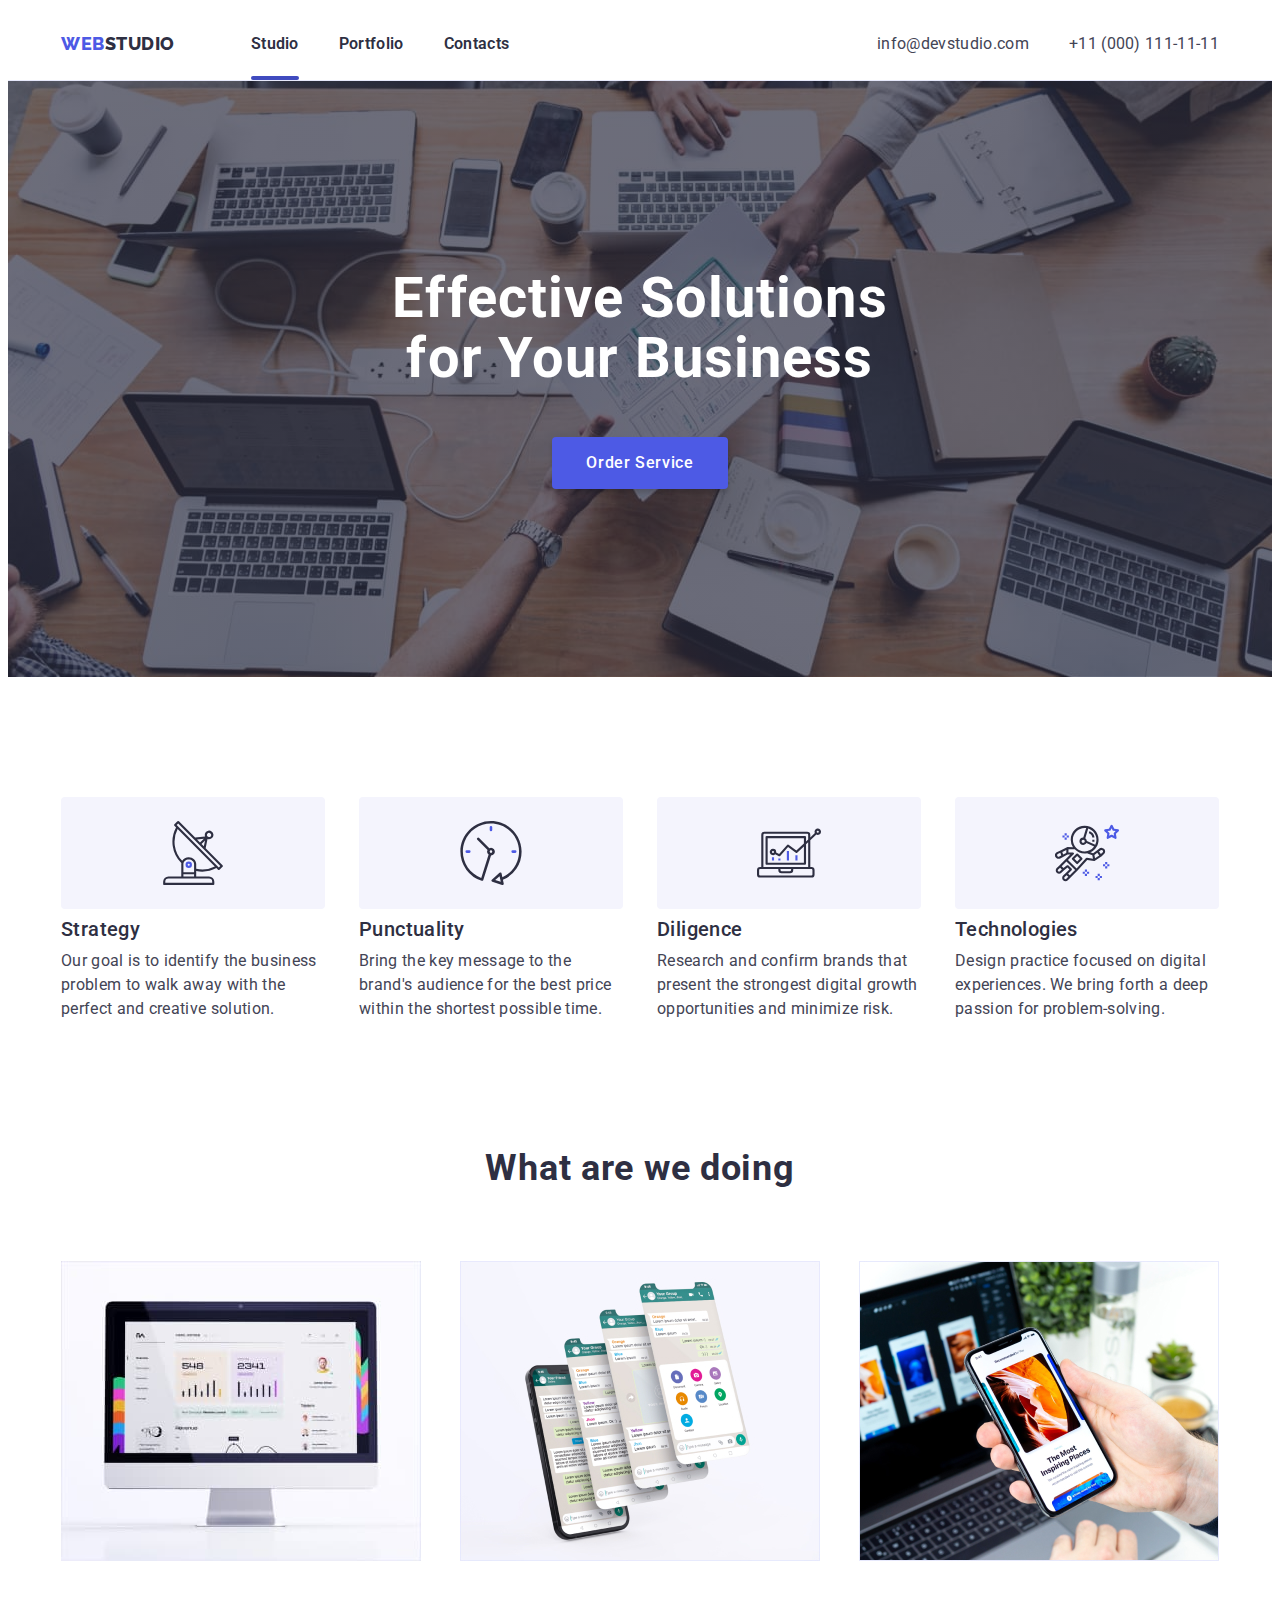
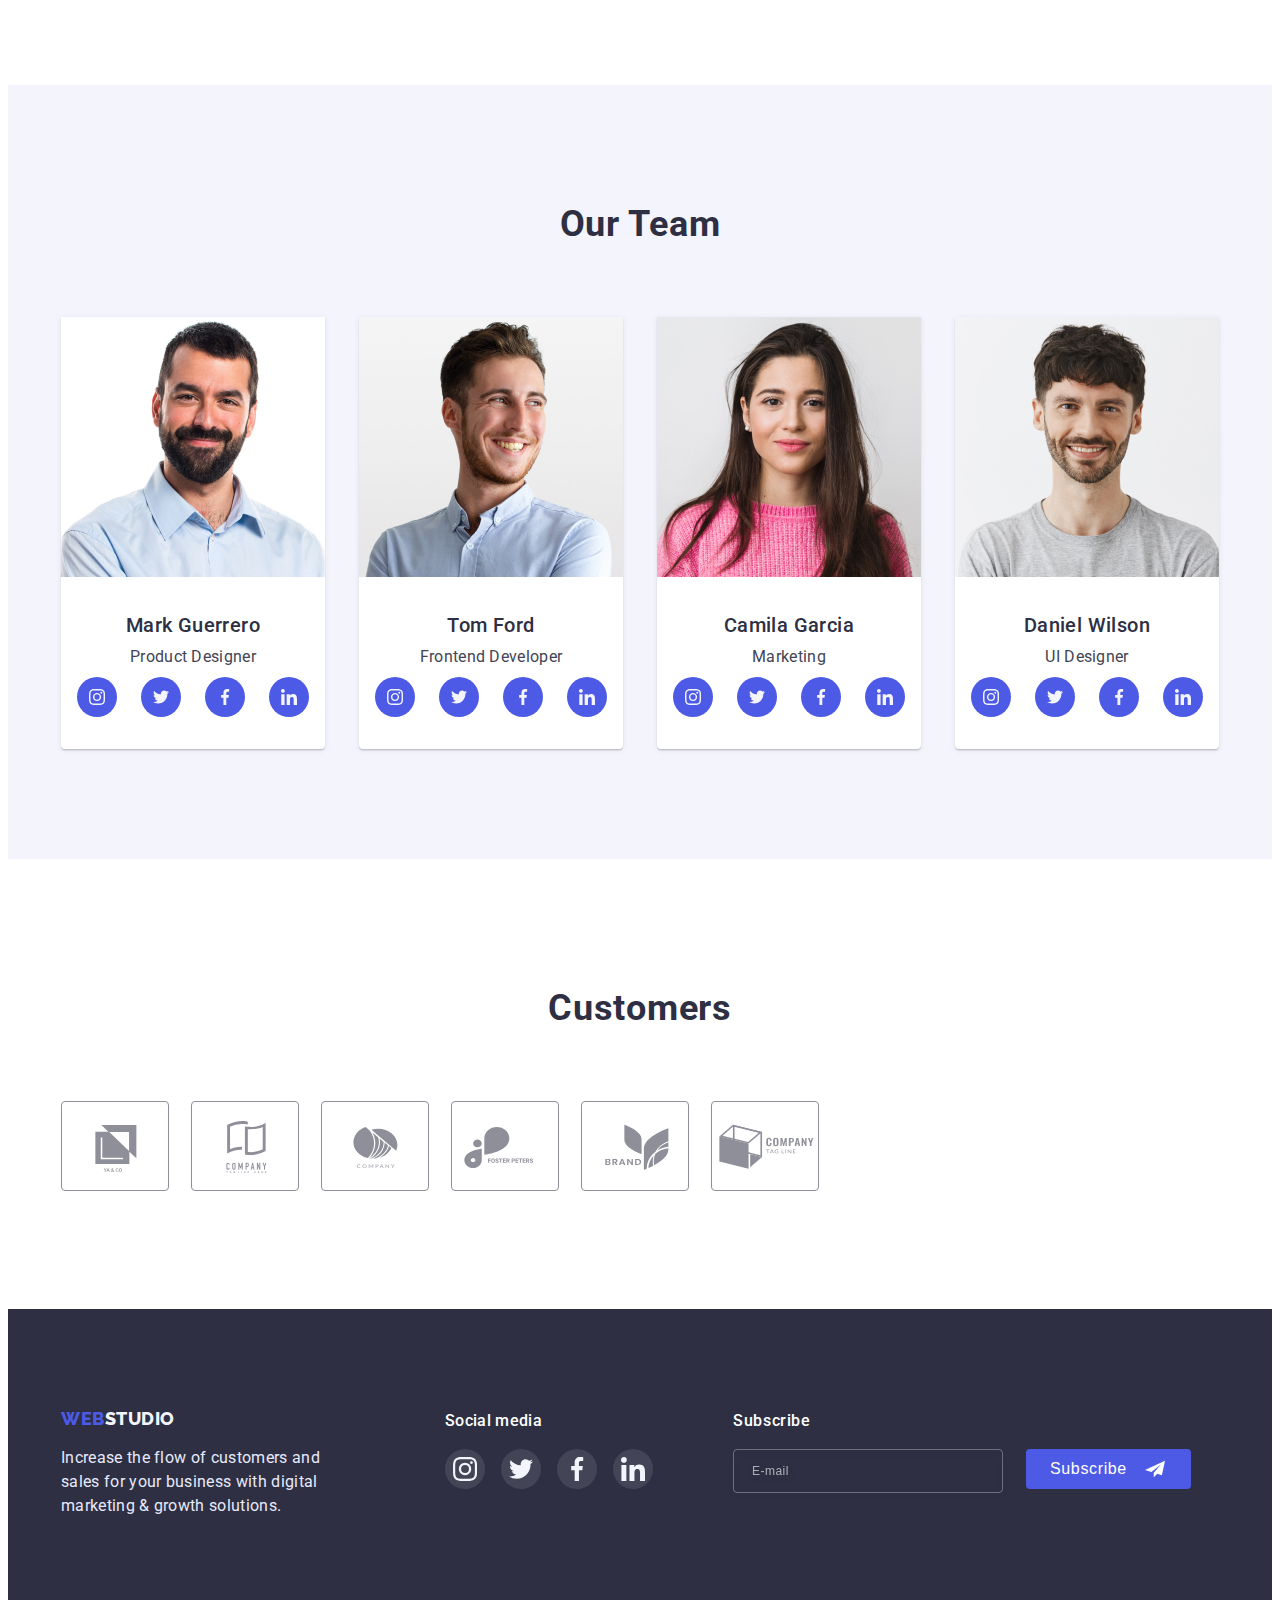
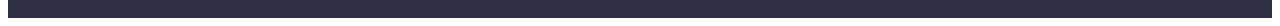
==== commit d30a2e22: "final" ====
--- a/index.html
+++ b/index.html
@@ -316,15 +316,17 @@
                         </a></li>
                 </ul>
             </div>
-            <form class="footer-subscribe">
-                <p class="footer-email">Subscribe</p>
-                <input type="email" class="footer-input" name="email" id="email" placeholder="E-mail">
-                    <button type="submit" class="footer-submit"> <span class="sub-text">Subscribe</span>
-                    <svg class="sub-icon" width="24" height="20">
-                        <use xlink:href="./images/icons.svg#plane"></use>
-                    </svg>
-                    </button>
-            </form>
+            <div class="footer-form">
+            <p class="footer-email">Subscribe</p>
+                <form class="footer-subscribe">
+                    <input type="email" class="footer-input" name="email" id="email" placeholder="E-mail">
+                        <button type="submit" class="footer-submit"> <span class="sub-text">Subscribe</span>
+                        <svg class="sub-icon" width="24" height="20">
+                            <use xlink:href="./images/icons.svg#plane"></use>
+                        </svg>
+                        </button>
+                </form>
+            </div>
         </div>
     </footer>
     <div class="backdrop is-hidden" data-modal>
--- a/css/styles.css
+++ b/css/styles.css
@@ -754,8 +754,7 @@
 }
 
 .footer-subscribe{
-    margin-left: 80px;
-    
+    display: flex;
 }
 
 .footer-email {
@@ -808,3 +807,5 @@
 letter-spacing: 0.04em;
 color: #FFFFFF;
 }
+
+.footer-form {margin-left: 80px;}